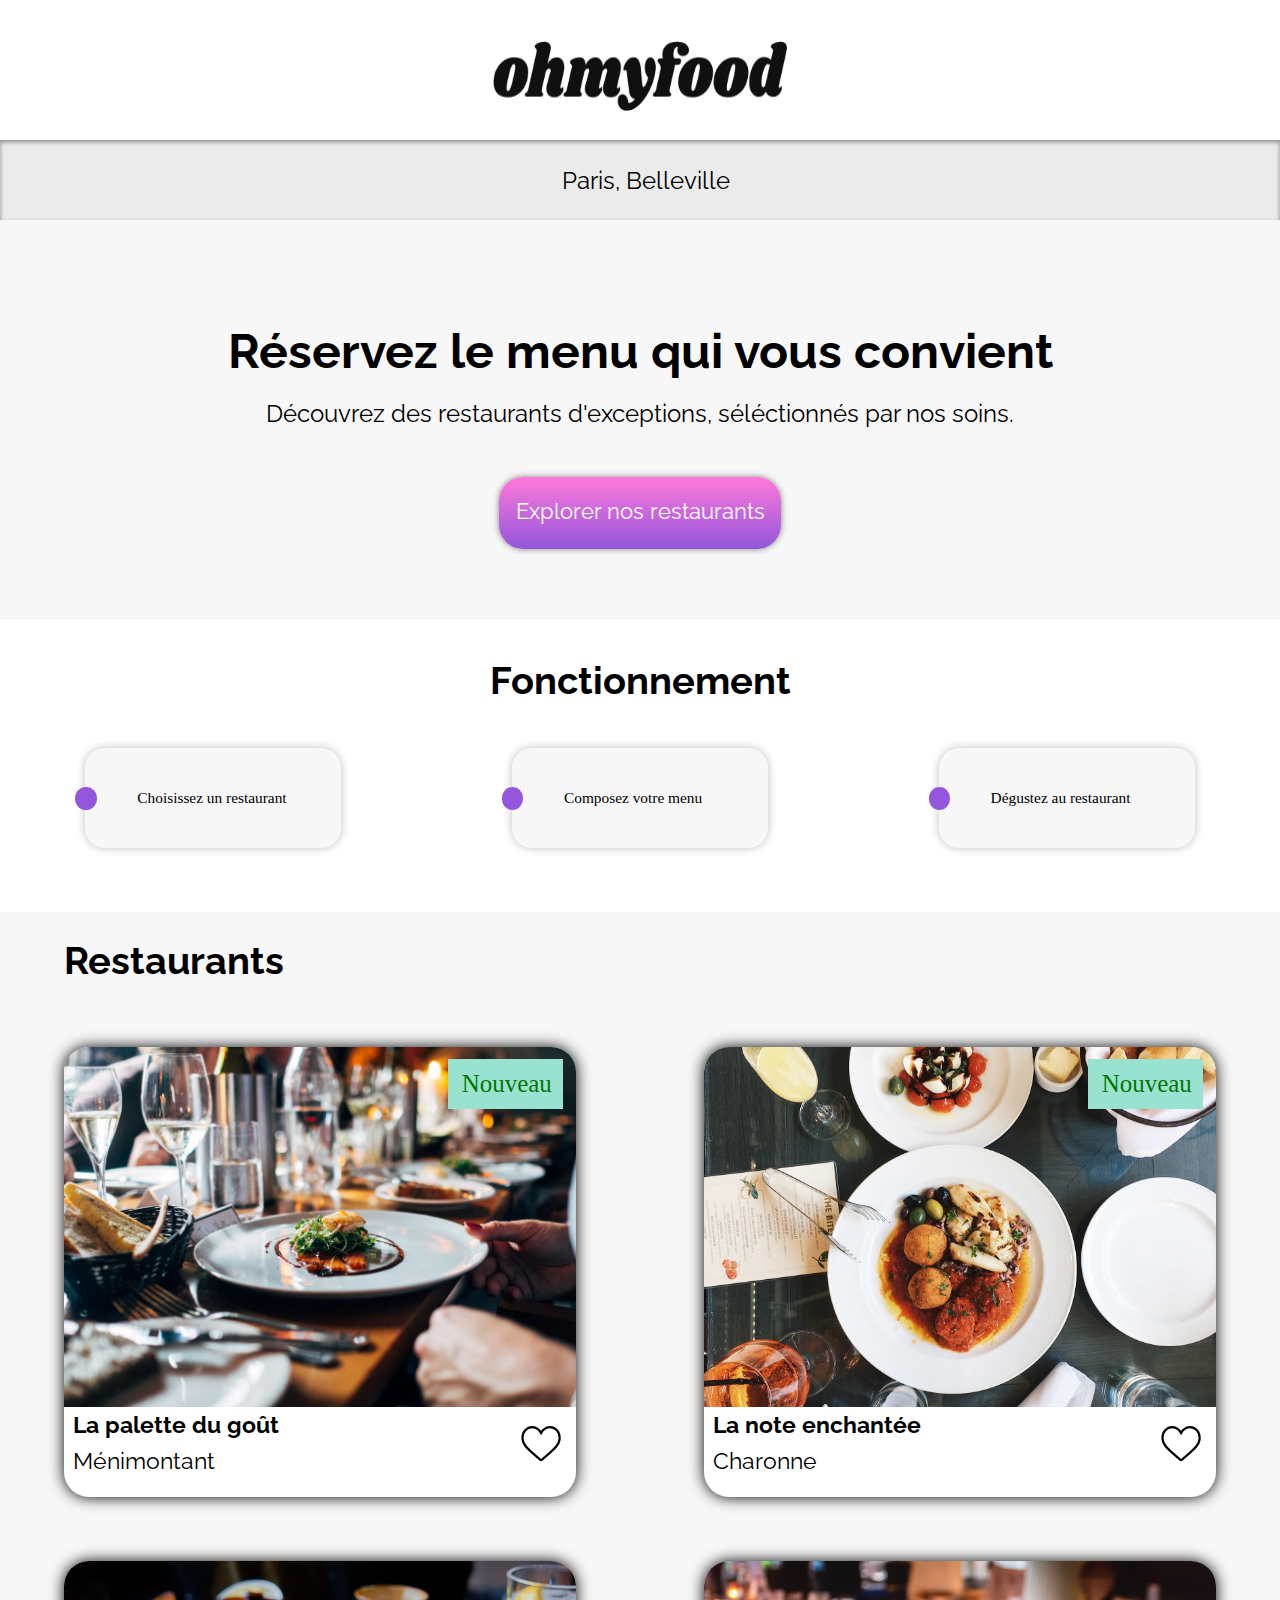
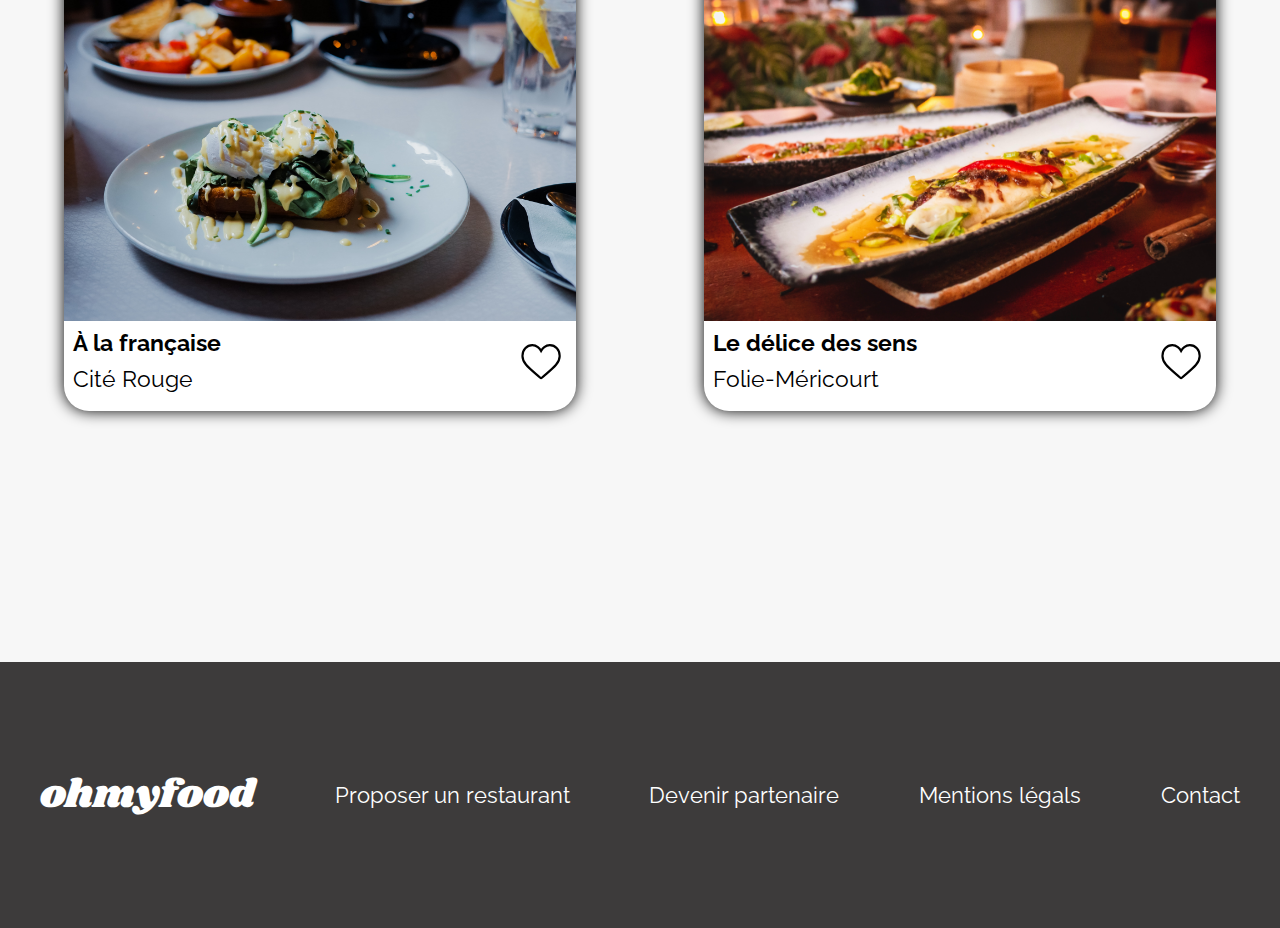
==== index.html @ 60d48cc2 "Projet3" ====
<!DOCTYPE html>
<html lang="en">

<head>
    <meta charset="UTF-8">
    <meta http-equiv="X-UA-Compatible" content="IE=edge">
    <meta name="viewport" content="width=device-width, initial-scale=1.0">
    <title>ohmyfood</title>
    <link rel="stylesheet" href="https://cdnjs.cloudflare.com/ajax/libs/font-awesome/6.1.1/css/all.min.css"
        integrity="sha512-KfkfwYDsLkIlwQp6LFnl8zNdLGxu9YAA1QvwINks4PhcElQSvqcyVLLD9aMhXd13uQjoXtEKNosOWaZqXgel0g=="
        crossorigin="anonymous" referrerpolicy="no-referrer" />
    <link rel="stylesheet" href="style.css">
</head>

<body>

    <header>
        <div class="logo">
            <img src="img/logo/ohmyfood.png" alt="logo">
        </div>

        <div class="input-nav">
            <i class="fa-solid fa-location-dot"></i>
            <p>
                Paris, Belleville
            </p>
        </div>
    </header>

    <main>

        <section class="section1">

            <h1>
                Réservez le menu qui vous convient
            </h1>

            <p>
                Découvrez des restaurants d'exceptions, séléctionnés par nos soins.
            </p>

            <a class="button" href="#">

                <p>
                    Explorer nos restaurants
                </p>

            </a>

        </section>

        <section class="section2">

            <h2>
                Fonctionnement
            </h2>

            <form class="btn-section2" action="#">

                <a href="#">
                    <div class="btn-1">

                        <div class="i-1">
                            <i class="fa-light fa-1"></i>
                        </div>

                        <i class="fa-solid fa-mobile-screen-button"></i>

                        <p>
                            Choisissez un restaurant
                        </p>

                    </div>
                </a>

                <a href="#">
                    <div class="btn-2">

                        <div class="i-2">
                            <i class="fa-light fa-2"></i>
                        </div>

                        <i class="fa-solid fa-list"></i>

                        <p>
                            Composez votre menu
                        </p>

                    </div>
                </a>

                <a href="#">
                    <div class="btn-3">

                        <div class="i-3">
                            <i class="fa-light fa-3"></i>
                        </div>

                        <i class="fa-solid fa-store"></i>

                        <p>
                            Dégustez au restaurant
                        </p>

                    </div>
                </a>

            </form>

        </section>


        <section class="section3">

            <h3>
                Restaurants
            </h3>

            <div class="section3-1">

                <a href="#">
                    <article>

                        <div class="img-p-new">

                            <div class="p-new">
                                <p>
                                    Nouveau
                                </p>
                            </div>

                            <img src="img/restaurants/jay-wennington-N_Y88TWmGwA-unsplash.jpg" alt="img-resto">

                        </div>

                        <div class="div-article">

                            <div class="h4-p-article">
                                <h4>
                                    La palette du goût
                                </h4>

                                <p>
                                    Ménimontant
                                </p>
                            </div>

                            <div class="i-article">

                                <svg class=" heart heart-full" viewBox="-20 0 550 550" xml:space="preserve">

                                    <path d="M376,30c-27.783,0-53.255,8.804-75.707,26.168c-21.525,16.647-35.856,37.85-44.293,53.268
                                     c-8.437-15.419-22.768-36.621-44.293-53.268C189.255,38.804,163.783,30,136,30C58.468,30,0,93.417,0,177.514
                                     c0,90.854,72.943,153.015,183.369,247.118c18.752,15.981,40.007,34.095,62.099,53.414C248.38,480.596,252.12,482,256,482
                                     s7.62-1.404,10.532-3.953c22.094-19.322,43.348-37.435,62.111-53.425C439.057,330.529,512,268.368,512,177.514
                                     C512,93.417,453.532,30,376,30z"></path>

                                    <defs>
                                        <linearGradient id="text-fill">
                                            <stop offset="0%" stop-color="#FF79DA"></stop>
                                            <stop offset="100%" stop-color="#9356DC"></stop>
                                        </linearGradient>
                                    </defs>

                                </svg>

                                <svg class=" heart heart-empty" viewBox="-20 0 550 550" xml:space="preserve">
                                    <path d="M376,30c-27.783,0-53.255,8.804-75.707,26.168c-21.525,16.647-35.856,37.85-44.293,53.268
                                         c-8.437-15.419-22.768-36.621-44.293-53.268C189.255,38.804,163.783,30,136,30C58.468,30,0,93.417,0,177.514
                                         c0,90.854,72.943,153.015,183.369,247.118c18.752,15.981,40.007,34.095,62.099,53.414C248.38,480.596,252.12,482,256,482
                                         s7.62-1.404,10.532-3.953c22.094-19.322,43.348-37.435,62.111-53.425C439.057,330.529,512,268.368,512,177.514
                                         C512,93.417,453.532,30,376,30z"></path>
                                    <defs>
                                        <linearGradient>
                                            <stop offset="0%" stop-color="#FF79DA"></stop>
                                            <stop offset="100%" stop-color="#9356DC"></stop>
                                        </linearGradient>
                                    </defs>
                                </svg>
                            </div>

                        </div>

                    </article>
                </a>


                <a href="#">
                    <article>

                        <div class="img-p-new">

                            <div class="p-new">
                                <p>
                                    Nouveau
                                </p>
                            </div>

                            <img src="img/restaurants/stil-u2Lp8tXIcjw-unsplash.jpg" alt="img-resto">

                        </div>

                        <div class="div-article">

                            <div class="h4-p-article">
                                <h4>
                                    La note enchantée
                                </h4>

                                <p>
                                    Charonne
                                </p>
                            </div>

                            <div class="i-article">
                                <svg class=" heart heart-full" viewBox="-20 0 550 550" xml:space="preserve">

                                    <path d="M376,30c-27.783,0-53.255,8.804-75.707,26.168c-21.525,16.647-35.856,37.85-44.293,53.268
                                     c-8.437-15.419-22.768-36.621-44.293-53.268C189.255,38.804,163.783,30,136,30C58.468,30,0,93.417,0,177.514
                                     c0,90.854,72.943,153.015,183.369,247.118c18.752,15.981,40.007,34.095,62.099,53.414C248.38,480.596,252.12,482,256,482
                                     s7.62-1.404,10.532-3.953c22.094-19.322,43.348-37.435,62.111-53.425C439.057,330.529,512,268.368,512,177.514
                                     C512,93.417,453.532,30,376,30z"></path>

                                </svg>

                                <svg class=" heart heart-empty" viewBox="-20 0 550 550" xml:space="preserve">
                                    <path d="M376,30c-27.783,0-53.255,8.804-75.707,26.168c-21.525,16.647-35.856,37.85-44.293,53.268
                                         c-8.437-15.419-22.768-36.621-44.293-53.268C189.255,38.804,163.783,30,136,30C58.468,30,0,93.417,0,177.514
                                         c0,90.854,72.943,153.015,183.369,247.118c18.752,15.981,40.007,34.095,62.099,53.414C248.38,480.596,252.12,482,256,482
                                         s7.62-1.404,10.532-3.953c22.094-19.322,43.348-37.435,62.111-53.425C439.057,330.529,512,268.368,512,177.514
                                         C512,93.417,453.532,30,376,30z"></path>
                            
                                </svg>
                            </div>

                        </div>

                    </article>
                </a>

            </div>


            <div class="section3-2">

                <a href="#">
                    <article>
                        <img src="img/restaurants/toa-heftiba-DQKerTsQwi0-unsplash.jpg" alt="img-resto">

                        <div class="div-article">

                            <div class="h4-p-article">
                                <h4>
                                    À la française
                                </h4>

                                <p>
                                    Cité Rouge
                                </p>
                            </div>

                            <div class="i-article">
                                <svg class=" heart heart-full" viewBox="-20 0 550 550" xml:space="preserve">

                                    <path d="M376,30c-27.783,0-53.255,8.804-75.707,26.168c-21.525,16.647-35.856,37.85-44.293,53.268
                                     c-8.437-15.419-22.768-36.621-44.293-53.268C189.255,38.804,163.783,30,136,30C58.468,30,0,93.417,0,177.514
                                     c0,90.854,72.943,153.015,183.369,247.118c18.752,15.981,40.007,34.095,62.099,53.414C248.38,480.596,252.12,482,256,482
                                     s7.62-1.404,10.532-3.953c22.094-19.322,43.348-37.435,62.111-53.425C439.057,330.529,512,268.368,512,177.514
                                     C512,93.417,453.532,30,376,30z"></path>

                                </svg>

                                <svg class=" heart heart-empty" viewBox="-20 0 550 550" xml:space="preserve">
                                    <path d="M376,30c-27.783,0-53.255,8.804-75.707,26.168c-21.525,16.647-35.856,37.85-44.293,53.268
                                         c-8.437-15.419-22.768-36.621-44.293-53.268C189.255,38.804,163.783,30,136,30C58.468,30,0,93.417,0,177.514
                                         c0,90.854,72.943,153.015,183.369,247.118c18.752,15.981,40.007,34.095,62.099,53.414C248.38,480.596,252.12,482,256,482
                                         s7.62-1.404,10.532-3.953c22.094-19.322,43.348-37.435,62.111-53.425C439.057,330.529,512,268.368,512,177.514
                                         C512,93.417,453.532,30,376,30z"></path>
                                
                                </svg>
                            </div>

                        </div>

                    </article>
                </a>


                <a href="#">
                    <article>
                        <img src="img/restaurants/louis-hansel-shotsoflouis-qNBGVyOCY8Q-unsplash.jpg" alt="img-resto">

                        <div class="div-article">

                            <div class="h4-p-article">
                                <h4>
                                    Le délice des sens
                                </h4>

                                <p>
                                    Folie-Méricourt
                                </p>
                            </div>

                            <div class="i-article">
                                <svg class=" heart heart-full" viewBox="-20 0 550 550" xml:space="preserve">

                                    <path d="M376,30c-27.783,0-53.255,8.804-75.707,26.168c-21.525,16.647-35.856,37.85-44.293,53.268
                                     c-8.437-15.419-22.768-36.621-44.293-53.268C189.255,38.804,163.783,30,136,30C58.468,30,0,93.417,0,177.514
                                     c0,90.854,72.943,153.015,183.369,247.118c18.752,15.981,40.007,34.095,62.099,53.414C248.38,480.596,252.12,482,256,482
                                     s7.62-1.404,10.532-3.953c22.094-19.322,43.348-37.435,62.111-53.425C439.057,330.529,512,268.368,512,177.514
                                     C512,93.417,453.532,30,376,30z"></path>

                                </svg>

                                <svg class=" heart heart-empty" viewBox="-20 0 550 550" xml:space="preserve">
                                    <path d="M376,30c-27.783,0-53.255,8.804-75.707,26.168c-21.525,16.647-35.856,37.85-44.293,53.268
                                         c-8.437-15.419-22.768-36.621-44.293-53.268C189.255,38.804,163.783,30,136,30C58.468,30,0,93.417,0,177.514
                                         c0,90.854,72.943,153.015,183.369,247.118c18.752,15.981,40.007,34.095,62.099,53.414C248.38,480.596,252.12,482,256,482
                                         s7.62-1.404,10.532-3.953c22.094-19.322,43.348-37.435,62.111-53.425C439.057,330.529,512,268.368,512,177.514
                                         C512,93.417,453.532,30,376,30z"></path>
                                    
                                </svg>
                            </div>

                        </div>

                    </article>
                </a>

            </div>

        </section>

    </main>


    <footer>

        <a href="#">
            <p class="logo-footer">
                ohmyfood
            </p>
        </a>

        <a href="#">
            <p>
                <i class="fa-solid fa-utensils"></i>
                Proposer un restaurant
            </p>
        </a>

        <a href="#">
            <p>
                <i class="fa-solid fa-handshake-angle"></i>
                Devenir partenaire
            </p>
        </a>

        <a href="#">
            <p>
                Mentions légals
            </p>
        </a>

        <a href="mailto:ohmyfood@gmail.fr">
            <p>
                Contact
            </p>
        </a>

    </footer>

</body>

</html>
---- style.css ----
@charset "UTF-8";
@import url("https://fonts.googleapis.com/css2?family=Raleway:wght@200;700&family=Shrikhand&display=swap");
body {
  margin: 0%;
  font-family: "Raleway", sans-serif;
}
body a {
  text-decoration: none;
}

.logo {
  display: flex;
  justify-content: center;
  align-items: center;
  height: 140px;
}
.logo img {
  width: 23%;
  height: 50%;
  margin-top: 1%;
}

.input-nav {
  display: flex;
  justify-content: center;
  background: rgb(235, 235, 235);
  font-size: 150%;
  height: 80px;
  box-shadow: inset 0px 0px 0px 0px rgb(235, 235, 235), inset 0px 2px 4px 0px #888, inset 0px 0px 0px 0px rgb(235, 235, 235), inset 0px 0px 0px 0px rgb(235, 235, 235);
}
.input-nav i {
  display: flex;
  justify-content: center;
  align-items: center;
  padding-right: 1%;
}
.input-nav p {
  display: flex;
  justify-content: center;
  align-items: center;
}

.section1 {
  display: flex;
  justify-content: center;
  align-items: center;
  flex-direction: column;
  background: rgb(247, 247, 247);
  height: 400px;
  font-size: 150%;
}
.section1 h1 {
  height: 20px;
}
.section1 .button {
  cursor: pointer;
  color: white;
  width: 22%;
  height: 18%;
  margin-top: 2%;
  font-size: 90%;
  border-radius: 24px;
  border: none;
  background-image: linear-gradient(to bottom, #FF79DA, #9356DC);
  box-shadow: 0px 0px 6px grey;
}
.section1 .button p {
  display: flex;
  justify-content: center;
  align-items: center;
}
.section1 .button:hover {
  box-shadow: 0px 0px 10px grey;
  opacity: 90%;
}

.button:hover {
  box-shadow: 0px 0px 10px grey;
}

.section2 {
  display: flex;
  justify-content: center;
  align-items: center;
  flex-direction: column;
  margin-top: 3%;
  font-size: 120%;
}
.section2 h2 {
  font-size: 200%;
  margin-top: 0%;
}
.section2 a {
  width: 20%;
}
.section2 .btn-section2 {
  display: flex;
  justify-content: space-around;
  width: 100%;
  height: 100px;
  margin-top: 1%;
  font-family: none;
}
.section2 .btn-1, .section2 .btn-2, .section2 .btn-3 {
  width: 100%;
  height: 100%;
  display: flex;
  justify-content: center;
  align-items: center;
  border-radius: 20px;
  background: rgb(247, 247, 247);
  box-shadow: 0px 0px 10px rgb(192, 192, 192);
}
.section2 .btn-1:hover, .section2 .btn-2:hover, .section2 .btn-3:hover {
  background: #efe6fb;
  box-shadow: 0px 0px 24px rgb(192, 192, 192);
}
.section2 .i-1, .section2 .i-2, .section2 .i-3 {
  width: 16%;
}
.section2 .fa-1, .section2 .fa-2, .section2 .fa-3 {
  background: #9356DC;
  color: white;
  border-radius: 100%;
  display: flex;
  justify-content: center;
  align-items: center;
}
.section2 .fa-1 {
  width: 85%;
  height: 30px;
  margin-left: -43%;
}
.section2 .fa-2 {
  width: 85%;
  height: 30px;
  margin-left: -42%;
}
.section2 .fa-3 {
  width: 85%;
  height: 30px;
  margin-left: -41%;
}
.section2 .fa-mobile-screen-button, .section2 .fa-list, .section2 .fa-store {
  color: rgb(132, 132, 132);
  width: 18%;
}
.section2 .fa-mobile-screen-button:hover, .section2 .fa-list:hover, .section2 .fa-store:hover {
  color: #9356DC;
}
.section2 p {
  font-size: 100%;
  width: 100%;
  margin-right: 20%;
  color: black;
}
.section2 p:hover {
  background: #efe6fb;
}

.section3 {
  height: 1350px;
  background: rgb(247, 247, 247);
  margin-top: 5%;
  font-size: 120%;
}
.section3 h3 {
  font-size: 200%;
  margin-left: 5%;
  padding-top: 2%;
}
.section3 a {
  width: 40%;
}
.section3 article {
  width: 100%;
  height: 450px;
  background: white;
  border-radius: 25px;
  box-shadow: 0px 0px 15px black;
}
.section3 article:hover {
  box-shadow: 0px 0px 25px black;
  border: 1px solid white;
}
.section3 .img-p-new {
  width: 100%;
  height: 80%;
}
.section3 .img-p-new img {
  height: 100%;
}
.section3 .img-p-new .p-new {
  align-items: center;
  position: absolute;
  background: #99E2D0;
  width: 9%;
  margin-top: 1%;
  margin-left: 30%;
  font-family: none;
}
.section3 .img-p-new .p-new p {
  display: flex;
  justify-content: center;
  font-size: 130%;
  color: rgb(1, 119, 1);
}
.section3 img {
  width: 100%;
  height: 80%;
  border-top-left-radius: 25px;
  border-top-right-radius: 25px;
  object-fit: cover;
}
.section3 .div-article {
  display: flex;
  justify-content: space-between;
  align-items: center;
}
.section3 .h4-p-article {
  width: 100%;
  color: black;
}
.section3 h4 {
  font-size: 120%;
  margin: 1% 0% 1% 2%;
}
.section3 p {
  font-size: 120%;
  margin-left: 2%;
  line-height: 0%;
}
.section3 .i-article {
  display: flex;
  margin-right: 3%;
  width: 40px;
}
.section3 .i-article .heart {
  width: 40px;
  stroke-width: 30;
  stroke: black;
  fill: white;
  cursor: pointer;
}
.section3 .i-article .heart-full {
  position: absolute;
  fill: url(#text-fill);
  stroke: none;
}
.section3 .i-article .heart-empty {
  width: 60px;
  position: relative;
}
.section3 .i-article .heart-empty:hover {
  opacity: 0;
  -webkit-transition: 0.5s;
  transition: 0.5s;
}

.section3-1, .section3-2 {
  display: flex;
  justify-content: space-around;
  align-items: center;
  margin-top: 5%;
}

footer {
  background-color: rgb(61, 59, 59);
  display: flex;
  justify-content: space-around;
  align-items: center;
  padding: 5% 0% 5% 0%;
}

.logo-footer {
  font-family: "Shrikhand", cursive;
  font-size: 250%;
}

footer p {
  color: white;
  font-size: 140%;
}

/* *******************************************************************RESPONSIVE*********************************************************************** */
/* écran pc */
@media screen and (min-width: 1257px) and (max-width: 1562px) {
  .section2 .fa-1, .section2 .fa-2, .section2 .fa-3 {
    width: 89%;
    height: 23px;
  }
  .section2 p {
    font-size: 80%;
  }
}
@media screen and (min-width: 992px) and (max-width: 1256px) {
  .logo img {
    width: 35%;
  }

  .section1 .button {
    width: 31%;
  }

  .section2 .fa-1 {
    width: 92%;
    height: 21px;
  }
  .section2 .fa-2 {
    width: 92%;
    height: 21px;
  }
  .section2 .fa-3 {
    width: 92%;
    height: 21px;
  }
  .section2 p {
    font-size: 63%;
    margin-right: 0%;
  }

  .section3 {
    height: 1300px;
  }

  .section3 a {
    width: 47%;
  }

  .section3 h3 {
    padding-top: 10%;
  }

  .section3 .img-p-new .p-new {
    width: 11%;
    margin-top: 2%;
    margin-left: 34%;
  }

  .logo-footer {
    font-size: 200%;
  }

  footer p {
    font-size: 120%;
  }
}
/*tablettes*/
@media screen and (min-width: 768px) and (max-width: 991px) {
  .logo img {
    width: 36%;
  }

  .section1 h1 {
    font-size: 150%;
  }
  .section1 p {
    font-size: 90%;
  }
  .section1 .button {
    width: 41%;
  }
  .section1 .button p {
    font-size: 100%;
  }

  .section2 {
    height: 600px;
  }
  .section2 h2 {
    margin-top: -15%;
  }
  .section2 .btn-section2 {
    width: 75%;
    height: 127px;
    flex-direction: column;
    margin-top: 26%;
  }
  .section2 a {
    width: 100%;
    margin-bottom: 8%;
  }
  .section2 .btn-1, .section2 .btn-2, .section2 .btn-3 {
    height: 110px;
  }
  .section2 .fa-1, .section2 .fa-2, .section2 .fa-3 {
    width: 83%;
    height: 44px;
    font-size: 146%;
  }
  .section2 .fa-mobile-screen-button, .section2 .fa-list, .section2 .fa-store {
    font-size: 160%;
  }
  .section2 p {
    font-size: 170%;
  }

  .section3 {
    height: 1150px;
  }
  .section3 h3 {
    padding-top: 13%;
  }
  .section3 a {
    width: 46%;
  }
  .section3 article {
    height: 400px;
  }

  .section3 .img-p-new .p-new {
    width: 15%;
    margin-top: 2%;
    margin-left: 29%;
  }

  .logo-footer {
    font-size: 150%;
  }

  footer p {
    font-size: 105%;
  }
}
/*portable*/
@media screen and (min-width: 464px) and (max-width: 767px) {
  .logo {
    height: 110px;
  }

  .logo img {
    width: 40%;
    height: 42%;
    margin-top: 4%;
  }

  .input-nav {
    font-size: 110%;
    height: 54px;
  }

  .input-nav i {
    padding-right: 3%;
  }

  .section1 {
    height: 350px;
    font-size: 121%;
    text-align: center;
  }
  .section1 h1 {
    margin-bottom: 9%;
  }
  .section1 p {
    margin-bottom: 15%;
  }
  .section1 .button {
    width: 53%;
    height: 15%;
    margin-top: -8%;
    font-size: 90%;
  }

  .section2 {
    height: 500px;
    margin-top: 3%;
    font-size: 151%;
    align-items: flex-start;
  }
  .section2 h2 {
    font-size: 150%;
    margin-left: 3%;
    margin-top: -16%;
  }
  .section2 .btn-section2 {
    width: 100%;
    height: 100px;
    margin-top: 20%;
    flex-direction: column;
  }
  .section2 a {
    width: 85%;
    margin-top: 6%;
    margin-left: 7%;
  }
  .section2 .btn-1, .section2 .btn-2, .section2 .btn-3 {
    height: 80px;
  }

  .section3 {
    height: 1480px;
  }
  .section3 h3 {
    font-size: 150%;
    margin-left: 3%;
    padding-top: 9%;
  }
  .section3 .section3-1, .section3 .section3-2 {
    margin-top: 0%;
    flex-direction: column;
  }
  .section3 a {
    width: 85%;
    margin: 4%;
  }
  .section3 article {
    height: 260px;
  }
  .section3 h4 {
    font-size: 80%;
    margin: 1% 0% 1% 4%;
  }
  .section3 p {
    font-size: 80%;
    margin-left: 4%;
  }
  .section3 .i-article {
    margin-right: 5%;
    width: 30px;
  }
  .section3 .heart-empty {
    width: 50px;
    position: relative;
  }

  .section3 .i-article .heart {
    width: 30px;
  }

  .section3 .img-p-new .p-new {
    width: 27%;
    margin-top: 4%;
    margin-left: 54%;
    font-size: 75%;
  }

  footer {
    flex-direction: column;
    align-items: flex-start;
  }
  footer a {
    margin-left: 5%;
  }
}
@media screen and (max-width: 463px) {
  .logo {
    height: 84px;
  }

  .logo img {
    width: 63%;
    height: 49%;
    margin-top: 6%;
  }

  .input-nav {
    font-size: 100%;
    height: 60px;
  }

  .section1 {
    height: 300px;
    text-align: center;
  }
  .section1 h1 {
    font-size: 125%;
    height: 45px;
    margin-top: -5%;
  }
  .section1 p {
    font-size: 80%;
  }
  .section1 .button {
    width: 65%;
    height: 18%;
    margin-top: 5%;
  }

  .section2 {
    height: 500px;
    align-items: flex-start;
  }
  .section2 h2 {
    font-size: 120%;
    margin-top: 9%;
    margin-left: 6%;
  }
  .section2 .btn-section2 {
    flex-direction: column;
    height: 380px;
  }
  .section2 a {
    width: 80%;
    height: 70px;
    margin-left: 10%;
  }
  .section2 .fa-1, .section2 .fa-2, .section2 .fa-3 {
    width: 75%;
    height: 25px;
    margin-left: -38%;
  }
  .section2 p {
    margin-right: 0%;
  }

  .section3 {
    height: 1320px;
  }
  .section3 h3 {
    font-size: 150%;
    padding-top: 19%;
  }
  .section3 .section3-1 {
    flex-direction: column;
  }
  .section3 .section3-2 {
    flex-direction: column;
    margin-top: 1%;
  }
  .section3 a {
    width: 90%;
    margin: 4%;
  }
  .section3 article {
    height: 250px;
  }
  .section3 img {
    height: 75%;
  }
  .section3 h4 {
    font-size: 80%;
    margin: 2% 0% 0% 7%;
  }
  .section3 p {
    font-size: 80%;
    margin-left: 7%;
  }
  .section3 .i-article {
    margin-right: 6%;
    width: 30px;
  }
  .section3 .heart-empty {
    width: 50px;
  }

  .section3 .i-article .heart {
    width: 30px;
  }

  .section3 .img-p-new .p-new {
    width: 26%;
    height: 31px;
    font-size: 66%;
    margin-top: 4%;
    margin-left: 60%;
  }

  footer {
    flex-direction: column;
    align-items: flex-start;
  }
  footer a {
    margin-left: 5%;
  }
  footer .logo-footer {
    font-size: 170%;
  }
  footer p {
    font-size: 110%;
  }
}

/*# sourceMappingURL=style.css.map */
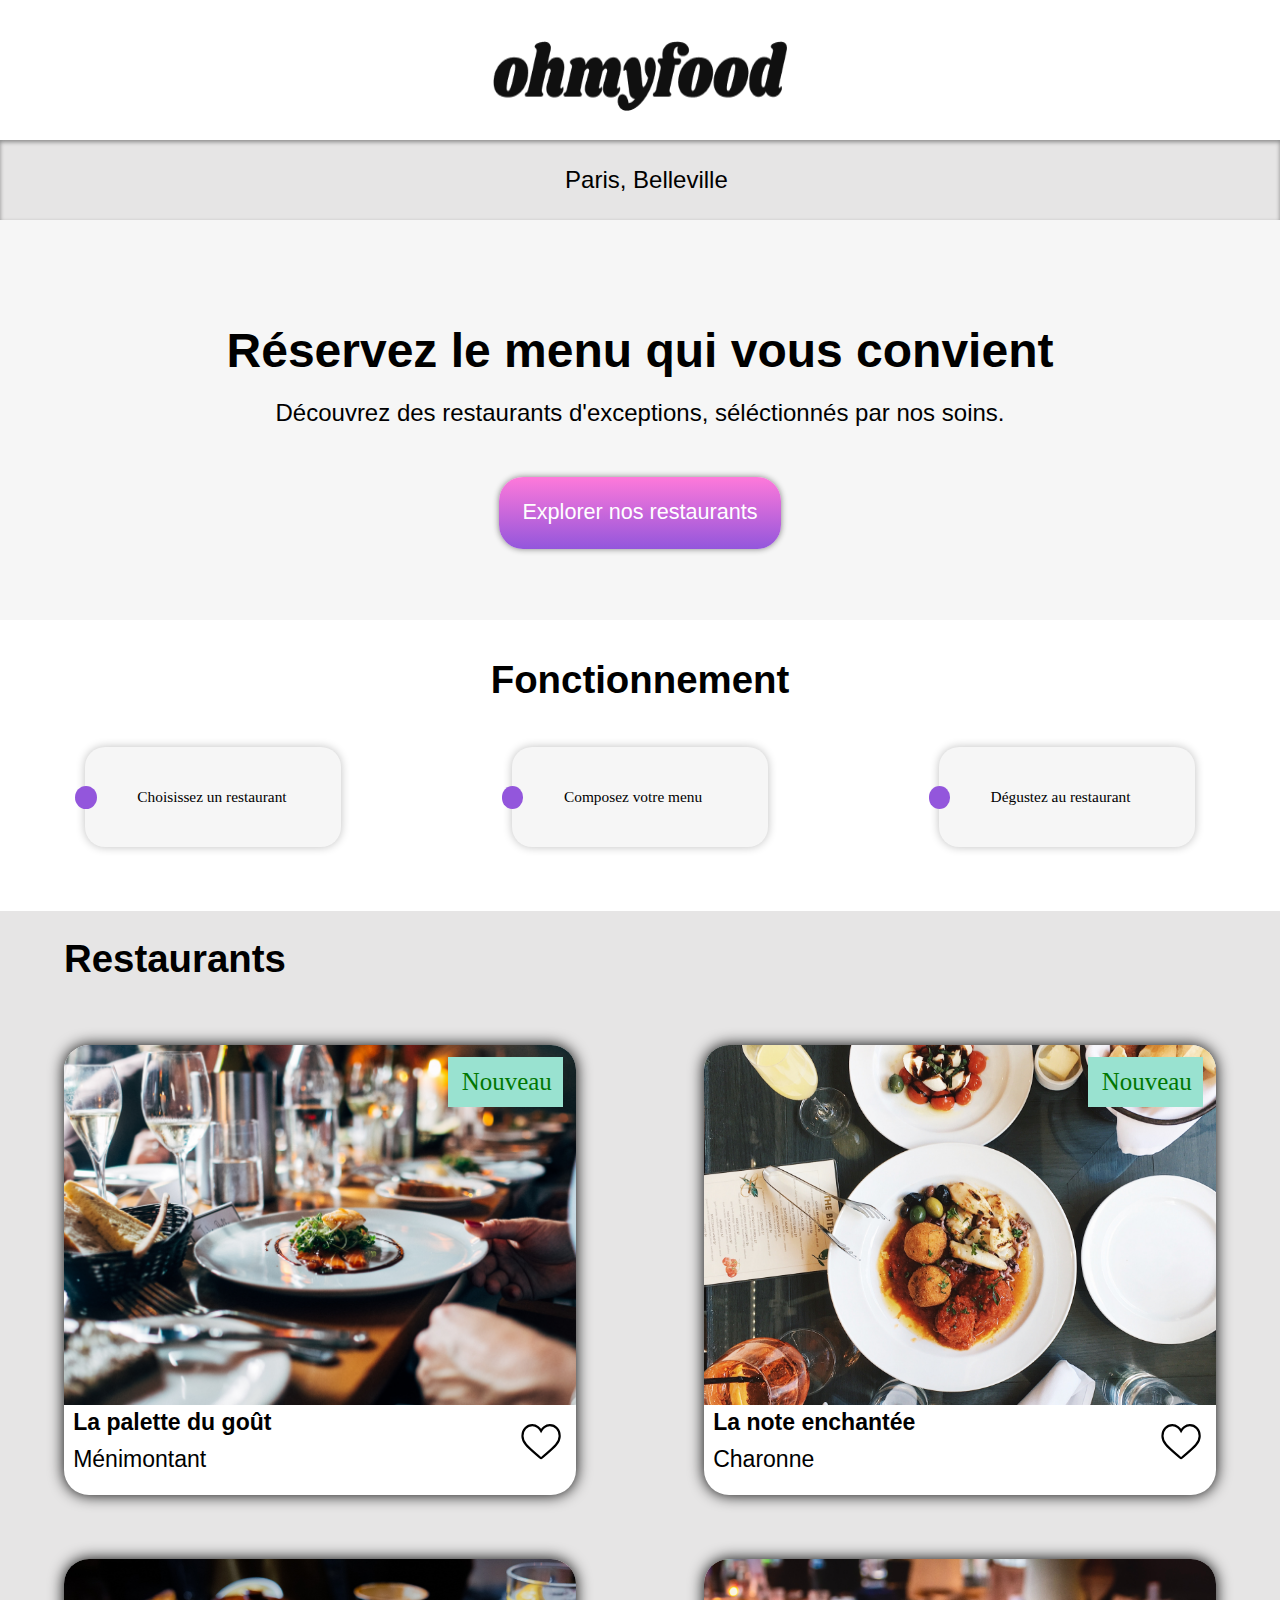
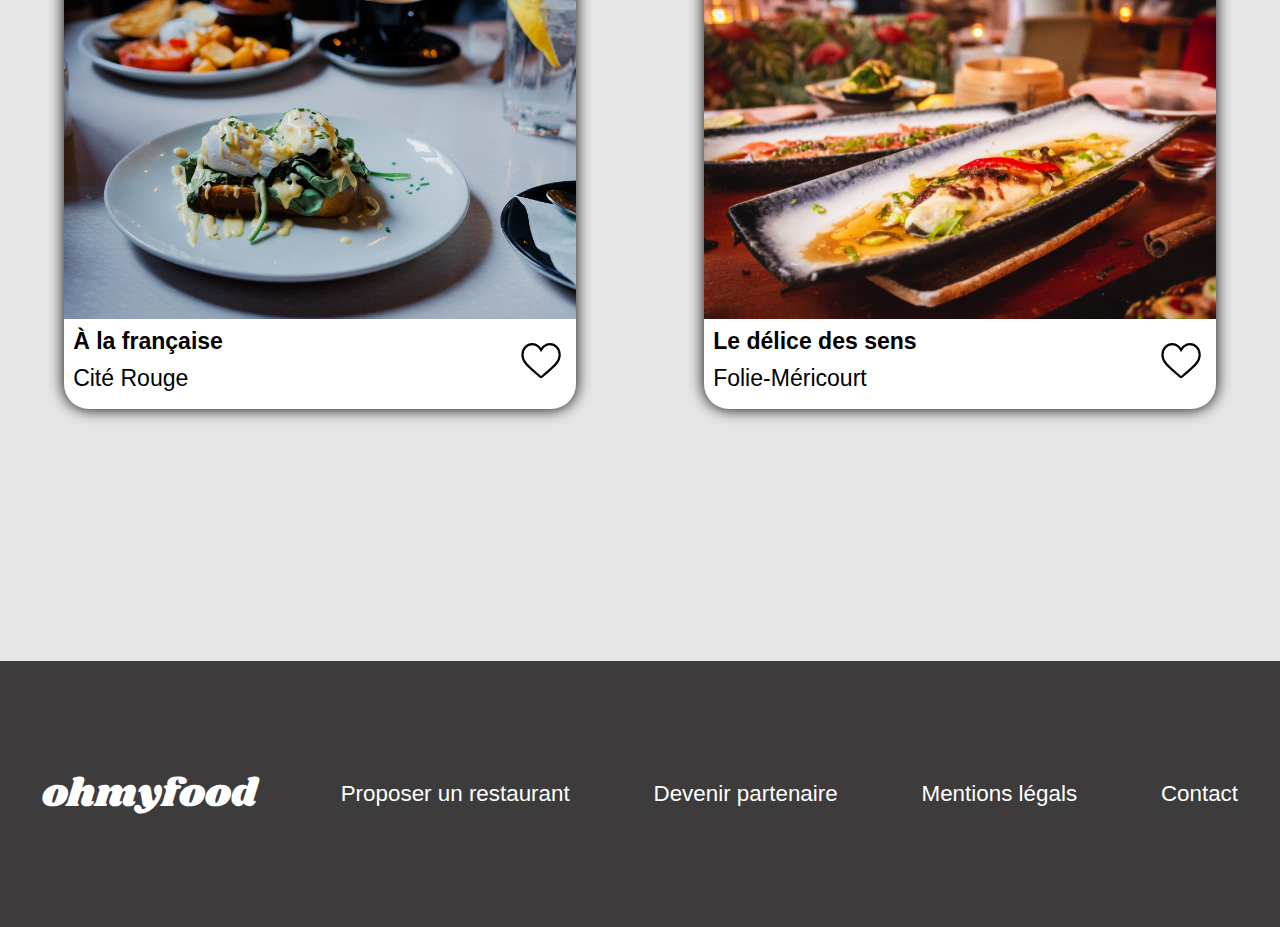
==== commit 04952968: "Projet3" ====
--- a/index.html
+++ b/index.html
@@ -118,7 +118,7 @@
 
             <div class="section3-1">
 
-                <a href="#">
+                <a href="menu-1.html">
                     <article>
 
                         <div class="img-p-new">
@@ -184,8 +184,7 @@
                     </article>
                 </a>
 
-
-                <a href="#">
+                <a href="menu-2.html">
                     <article>
 
                         <div class="img-p-new">
@@ -243,7 +242,7 @@
 
             <div class="section3-2">
 
-                <a href="#">
+                <a href="menu-3.html">
                     <article>
                         <img src="img/restaurants/toa-heftiba-DQKerTsQwi0-unsplash.jpg" alt="img-resto">
 
@@ -286,7 +285,7 @@
                 </a>
 
 
-                <a href="#">
+                <a href="menu-4.html">
                     <article>
                         <img src="img/restaurants/louis-hansel-shotsoflouis-qNBGVyOCY8Q-unsplash.jpg" alt="img-resto">
 
--- a/style.css
+++ b/style.css
@@ -2,7 +2,7 @@
 @import url("https://fonts.googleapis.com/css2?family=Raleway:wght@200;700&family=Shrikhand&display=swap");
 body {
   margin: 0%;
-  font-family: "Raleway", sans-serif;
+  font-family: "Roboto", sans-serif;
 }
 body a {
   text-decoration: none;
@@ -23,10 +23,10 @@
 .input-nav {
   display: flex;
   justify-content: center;
-  background: rgb(235, 235, 235);
+  background: #e6e5e5;
   font-size: 150%;
   height: 80px;
-  box-shadow: inset 0px 0px 0px 0px rgb(235, 235, 235), inset 0px 2px 4px 0px #888, inset 0px 0px 0px 0px rgb(235, 235, 235), inset 0px 0px 0px 0px rgb(235, 235, 235);
+  box-shadow: inset 0px 0px 0px 0px #F6F6F6, inset 0px 2px 4px 0px #888, inset 0px 0px 0px 0px #F6F6F6, inset 0px 0px 0px 0px #F6F6F6;
 }
 .input-nav i {
   display: flex;
@@ -45,7 +45,7 @@
   justify-content: center;
   align-items: center;
   flex-direction: column;
-  background: rgb(247, 247, 247);
+  background: #F6F6F6;
   height: 400px;
   font-size: 150%;
 }
@@ -108,12 +108,12 @@
   justify-content: center;
   align-items: center;
   border-radius: 20px;
-  background: rgb(247, 247, 247);
+  background: #F6F6F6;
   box-shadow: 0px 0px 10px rgb(192, 192, 192);
 }
 .section2 .btn-1:hover, .section2 .btn-2:hover, .section2 .btn-3:hover {
   background: #efe6fb;
-  box-shadow: 0px 0px 24px rgb(192, 192, 192);
+  box-shadow: 0px 0px 24px #F6F6F6;
 }
 .section2 .i-1, .section2 .i-2, .section2 .i-3 {
   width: 16%;
@@ -157,10 +157,13 @@
 .section2 p:hover {
   background: #efe6fb;
 }
+.section2 .fa-mobile-screen-button:active, .section2 .fa-list:active, .section2 .fa-store:active {
+  color: #9356DC;
+}
 
 .section3 {
   height: 1350px;
-  background: rgb(247, 247, 247);
+  background: #e6e5e5;
   margin-top: 5%;
   font-size: 120%;
 }
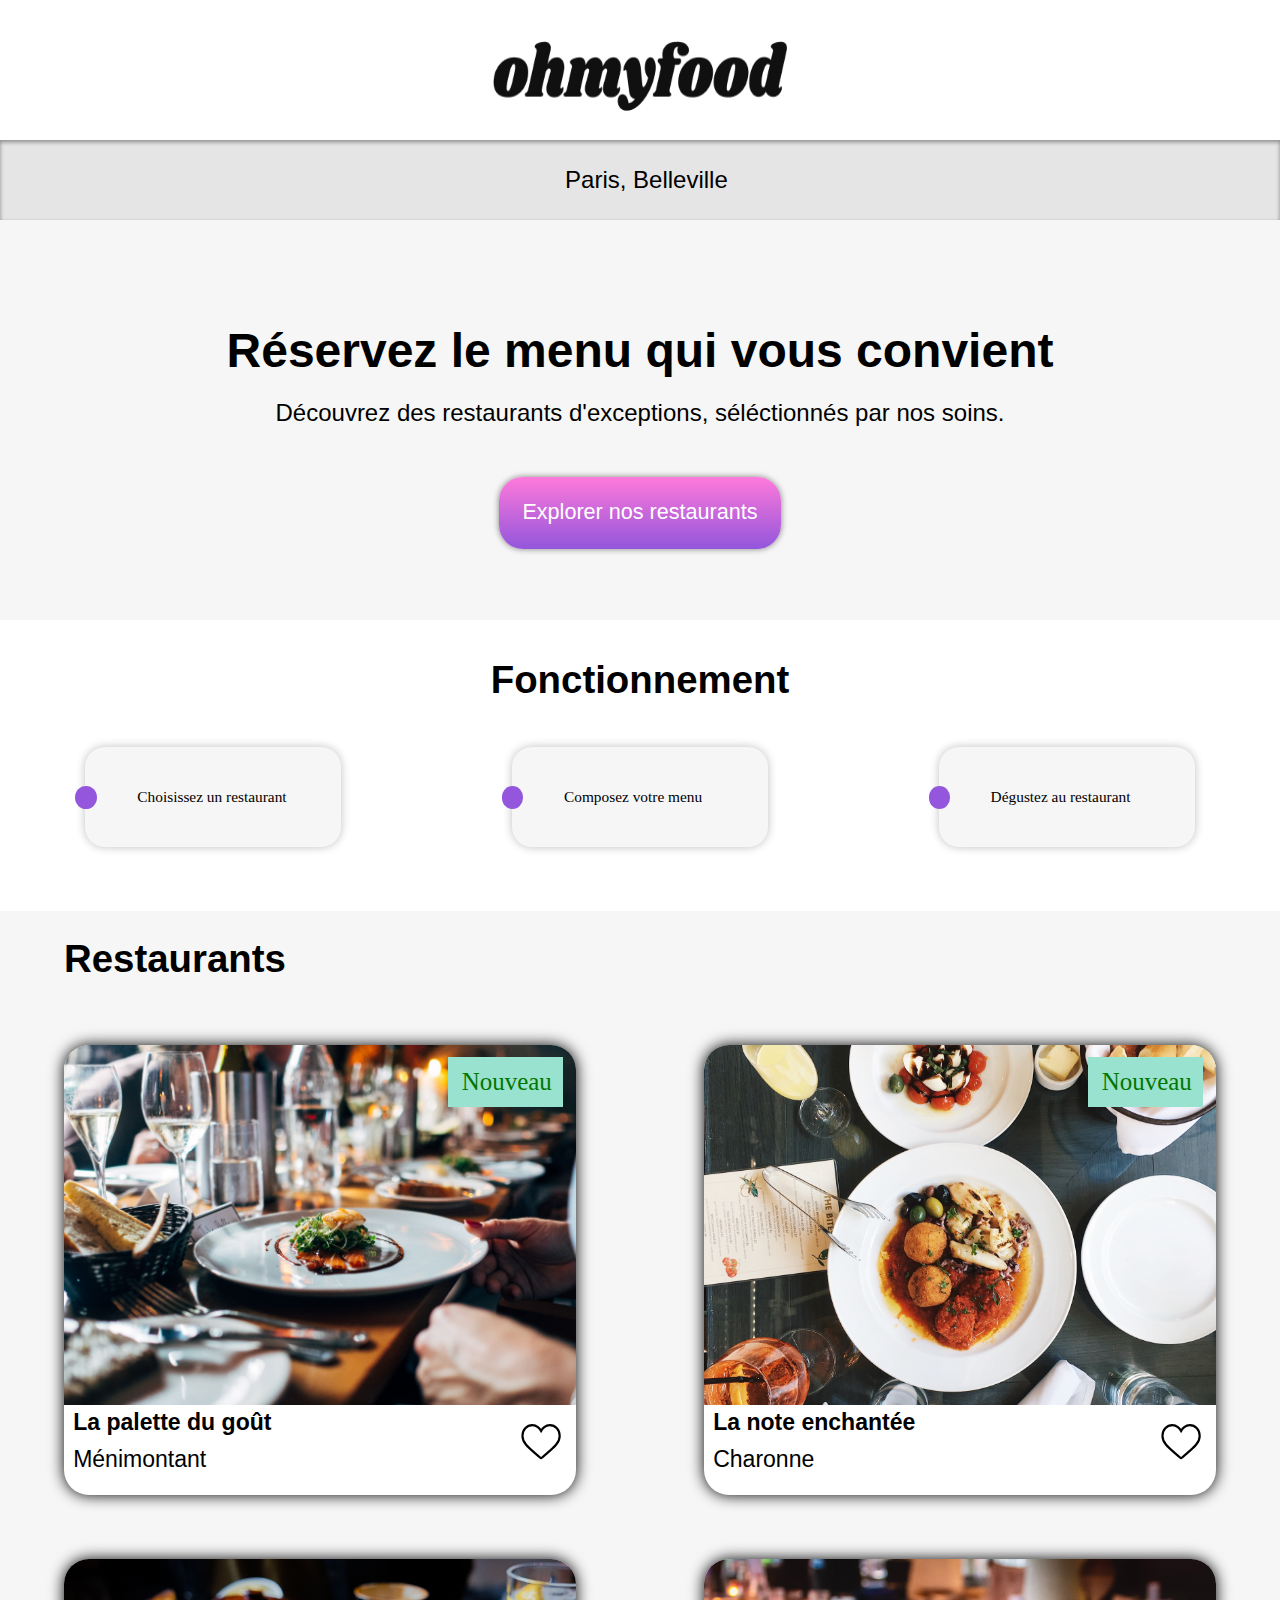
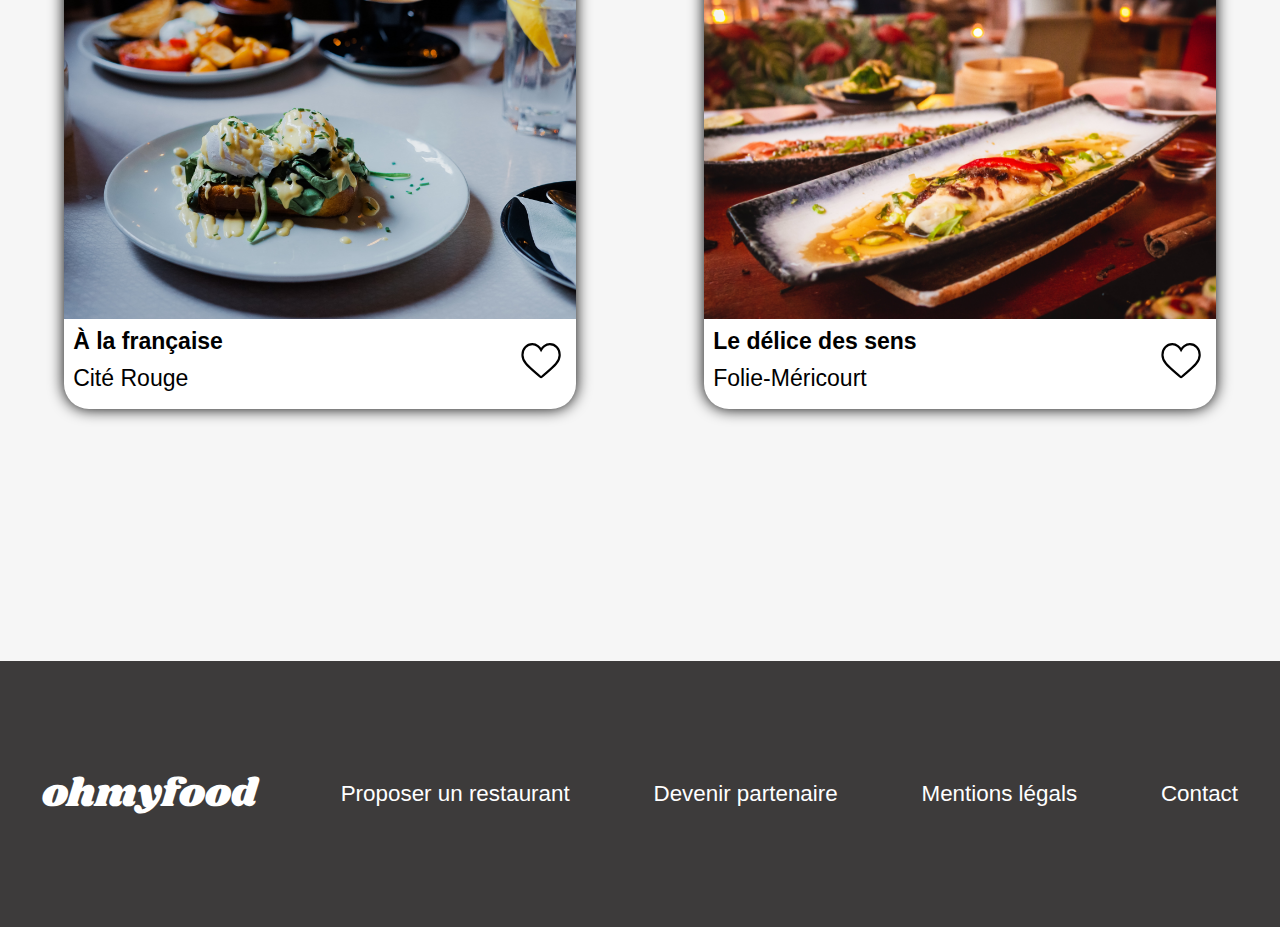
==== commit 8aa0e35f: "Projet3" ====
--- a/index.html
+++ b/index.html
@@ -14,6 +14,12 @@
 
 <body>
 
+    <div class="spinner">
+        <div class="spinner-border">
+          <div class="spinner-center"></div>
+        </div>
+      </div>
+
     <header>
         <div class="logo">
             <img src="img/logo/ohmyfood.png" alt="logo">
--- a/style.css
+++ b/style.css
@@ -8,6 +8,74 @@
   text-decoration: none;
 }
 
+.spinner {
+  height: 100%;
+  background: white;
+  margin: auto;
+  position: fixed;
+  top: 0;
+  left: 0;
+  right: 0;
+  bottom: 0;
+  z-index: 20;
+  animation: spinner 2s linear;
+  visibility: hidden;
+}
+.spinner-border {
+  display: flex;
+  justify-content: center;
+  align-items: center;
+  border: 10px solid transparent;
+  border-top: 10px solid #9356DC;
+  border-bottom: 10px solid #FF79DA;
+  border-radius: 50%;
+  width: 100px;
+  height: 100px;
+  margin: auto;
+  position: fixed;
+  top: 0;
+  left: 0;
+  right: 0;
+  bottom: 0;
+  animation: spinner-border 2s linear;
+  z-index: 10;
+  visibility: hidden;
+}
+.spinner-center {
+  width: 15px;
+  height: 15px;
+  border-radius: 50%;
+  background-color: #99E2D0;
+}
+@keyframes spinner {
+  0% {
+    visibility: visible;
+    opacity: 0.9;
+  }
+  70% {
+    opacity: 0.9;
+  }
+  100% {
+    opacity: 0;
+    visibility: hidden;
+  }
+}
+@keyframes spinner-border {
+  0% {
+    visibility: visible;
+    opacity: 1;
+  }
+  70% {
+    opacity: 1;
+  }
+  100% {
+    -webkit-transform: rotate(360deg);
+    transform: rotate(360deg);
+    opacity: 0;
+    visibility: hidden;
+  }
+}
+
 .logo {
   display: flex;
   justify-content: center;
@@ -23,6 +91,7 @@
 .input-nav {
   display: flex;
   justify-content: center;
+  align-items: center;
   background: #e6e5e5;
   font-size: 150%;
   height: 80px;
@@ -64,18 +133,14 @@
   background-image: linear-gradient(to bottom, #FF79DA, #9356DC);
   box-shadow: 0px 0px 6px grey;
 }
-.section1 .button p {
-  display: flex;
-  justify-content: center;
-  align-items: center;
-}
 .section1 .button:hover {
   box-shadow: 0px 0px 10px grey;
   opacity: 90%;
 }
-
-.button:hover {
-  box-shadow: 0px 0px 10px grey;
+.section1 .button p {
+  display: flex;
+  justify-content: center;
+  align-items: center;
 }
 
 .section2 {
@@ -102,6 +167,7 @@
   font-family: none;
 }
 .section2 .btn-1, .section2 .btn-2, .section2 .btn-3 {
+  cursor: pointer;
   width: 100%;
   height: 100%;
   display: flex;
@@ -113,7 +179,7 @@
 }
 .section2 .btn-1:hover, .section2 .btn-2:hover, .section2 .btn-3:hover {
   background: #efe6fb;
-  box-shadow: 0px 0px 24px #F6F6F6;
+  box-shadow: 0px 0px 24px rgb(192, 192, 192);
 }
 .section2 .i-1, .section2 .i-2, .section2 .i-3 {
   width: 16%;
@@ -146,6 +212,9 @@
   width: 18%;
 }
 .section2 .fa-mobile-screen-button:hover, .section2 .fa-list:hover, .section2 .fa-store:hover {
+  color: #9356DC;
+}
+.section2 .fa-mobile-screen-button:active, .section2 .fa-list:active, .section2 .fa-store:active {
   color: #9356DC;
 }
 .section2 p {
@@ -154,16 +223,10 @@
   margin-right: 20%;
   color: black;
 }
-.section2 p:hover {
-  background: #efe6fb;
-}
-.section2 .fa-mobile-screen-button:active, .section2 .fa-list:active, .section2 .fa-store:active {
-  color: #9356DC;
-}
 
 .section3 {
   height: 1350px;
-  background: #e6e5e5;
+  background: #F6F6F6;
   margin-top: 5%;
   font-size: 120%;
 }
@@ -194,6 +257,8 @@
   height: 100%;
 }
 .section3 .img-p-new .p-new {
+  display: flex;
+  justify-content: center;
   align-items: center;
   position: absolute;
   background: #99E2D0;
@@ -205,6 +270,7 @@
 .section3 .img-p-new .p-new p {
   display: flex;
   justify-content: center;
+  align-items: center;
   font-size: 130%;
   color: rgb(1, 119, 1);
 }
@@ -235,6 +301,8 @@
 }
 .section3 .i-article {
   display: flex;
+  justify-content: center;
+  align-items: center;
   margin-right: 3%;
   width: 40px;
 }
@@ -256,7 +324,6 @@
 }
 .section3 .i-article .heart-empty:hover {
   opacity: 0;
-  -webkit-transition: 0.5s;
   transition: 0.5s;
 }
 
